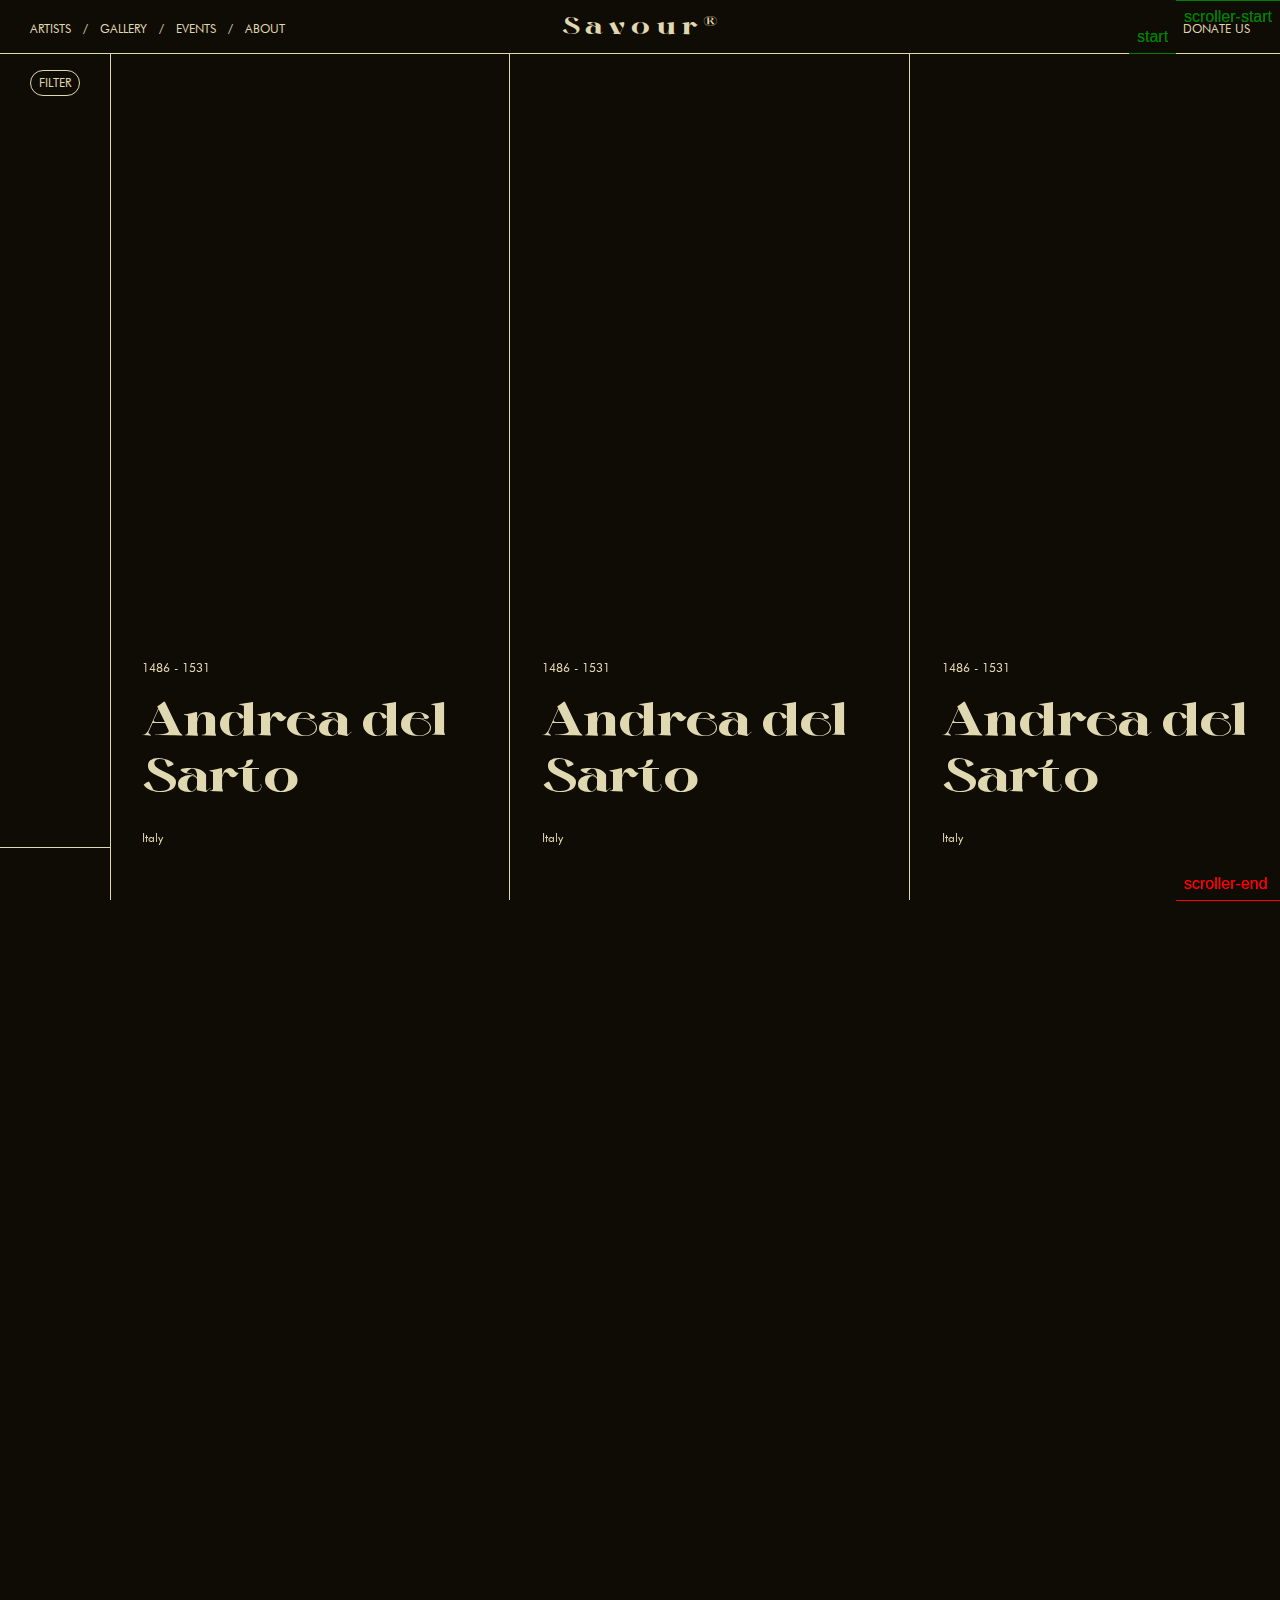
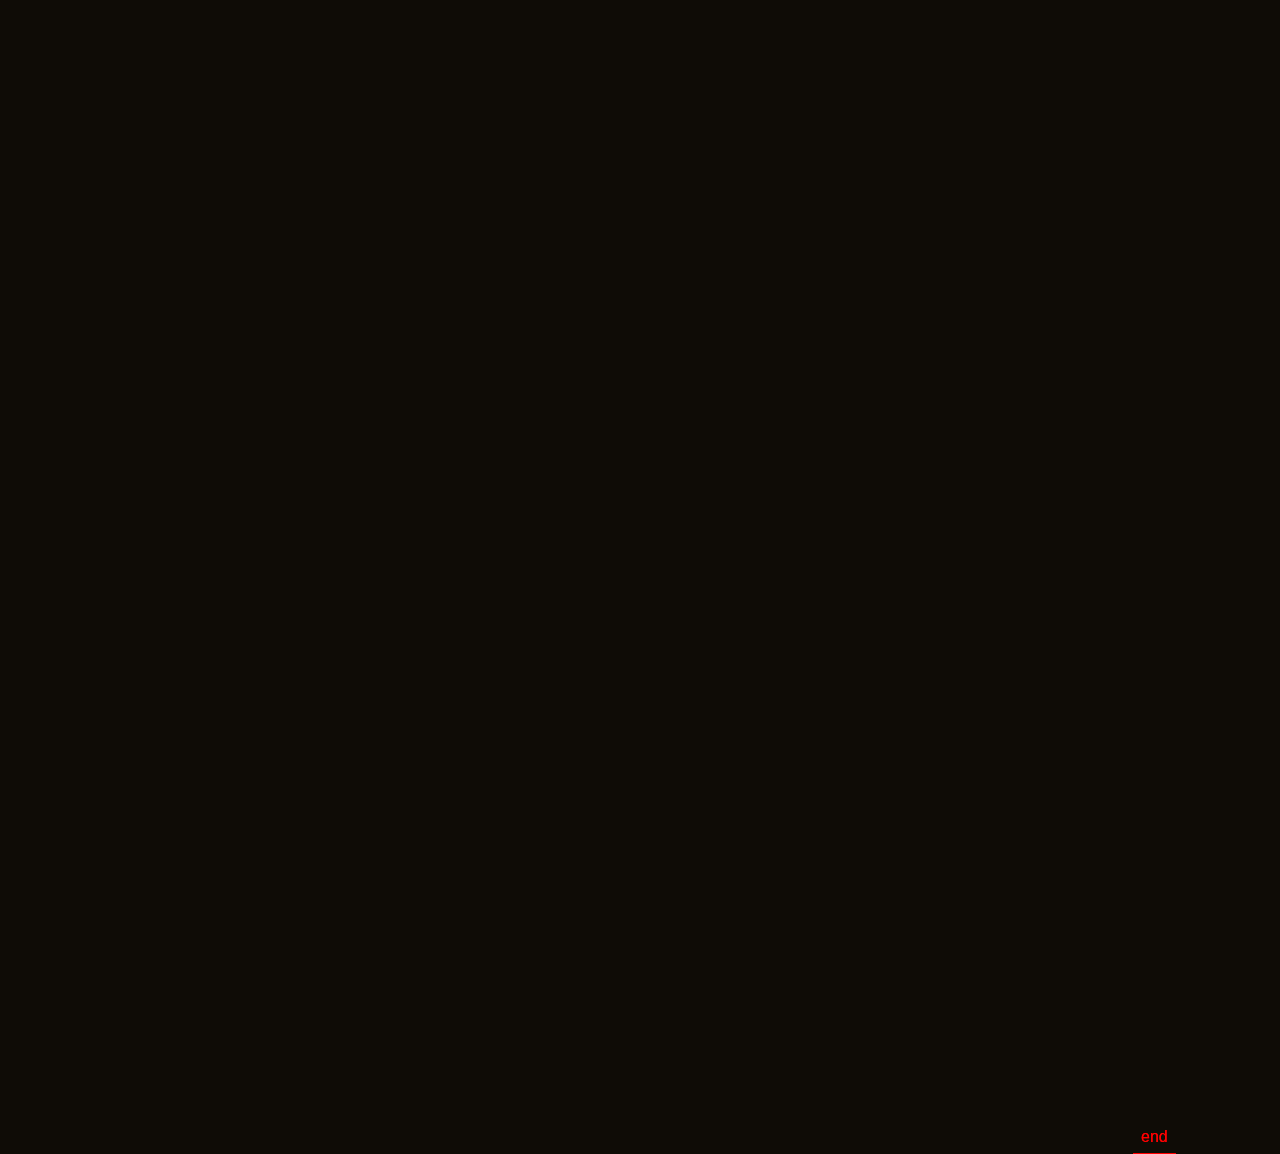
==== artist.html @ 84030084 "up" ====
<!DOCTYPE html>
<html>
	<head>
		<meta charset="utf-8">
		<meta name="viewport" content="width=device-width, initial-scale=1">
		<title>Savour</title>

		<!-- <link rel="shortcut icon" href="./imgs/shortcut.png"> -->

		<!-- Font-load -->
		<link rel="stylesheet" href="fonts/FutuBk.ttf">
		<link rel="stylesheet" href="fonts/Harmond.ttf">
		<!-- Format-CSS -->
		<link rel="stylesheet" href="./css/style-typo.css">
		<link rel="stylesheet" href="./css/style-format.css">
		<!-- Style-CSS -->
		<link rel="stylesheet" href="./css/style-artist.css">
		<!-- Just JS =)) -->
		<script type="text/javascript" src="./js/jquery.min.js"></script>
		<script type="text/javascript" src="./js/popper.js"></script>
		<!-- Let's go bitch =)) -->
	</head>
	<body>
		<header id="navigation" class="layout">
			<ul class="navlink">
				<li>
					<a href="artist">ARTISTS</a>
				</li>/
				<li>
					<a href="gallery">GALLERY</a>
				</li>/
				<li>
					<a href="events">EVENTS</a>
				</li>/
				<li>
					<a href="about">ABOUT</a>
				</li>
			</ul>
			<nav class="logolink">
				<a href="index">
					<span>S</span>
					<span>a</span>
					<span>v</span>
					<span>o</span>
					<span>u</span>
					<span>r</span>
					<span class="reg">&#174;</span>
				</a>
			</nav>
			<nav class="navlink">
				<a href="#">DONATE US</a>
			</nav>
		</header>

		<main id="container">
			<nav id="col-left" class="layout">
				<div class="btn">Filter</div>
				<div class="bottom"></div>
			</nav>

			<div class="sticky-container">
				<div class="sticky">
					<div class="artist-container">
						<!-- Artist -->
						<div class="artist">
							<a href="artist-titian">
								<img src="./imgs/Titian.jpg" alt="Titian">
								<div class="content">
									<p>1486 - 1531</p>
									<h1>Andrea del Sarto</h1>
									<span>Italy</span>
								</div>
							</a>
						</div>
						<!-- Artist -->
						<div class="artist">
							<a href="artist-titian">
								<img src="./imgs/Titian.jpg" alt="Titian">
								<div class="content">
									<p>1486 - 1531</p>
									<h1>Andrea del Sarto</h1>
									<span>Italy</span>
								</div>
							</a>
						</div><div class="artist">
							<a href="artist-titian">
								<img src="./imgs/Titian.jpg" alt="Titian">
								<div class="content">
									<p>1486 - 1531</p>
									<h1>Andrea del Sarto</h1>
									<span>Italy</span>
								</div>
							</a>
						</div><div class="artist">
							<a href="artist-titian">
								<img src="./imgs/Titian.jpg" alt="Titian">
								<div class="content">
									<p>1486 - 1531</p>
									<h1>Andrea del Sarto</h1>
									<span>Italy</span>
								</div>
							</a>
						</div><div class="artist">
							<a href="artist-titian">
								<img src="./imgs/Titian.jpg" alt="Titian">
								<div class="content">
									<p>1486 - 1531</p>
									<h1>Andrea del Sarto</h1>
									<span>Italy</span>
								</div>
							</a>
						</div><div class="artist">
							<a href="artist-titian">
								<img src="./imgs/Titian.jpg" alt="Titian">
								<div class="content">
									<p>1486 - 1531</p>
									<h1>Andrea del Sarto</h1>
									<span>Italy</span>
								</div>
							</a>
						</div><div class="artist">
							<a href="artist-titian">
								<img src="./imgs/Titian.jpg" alt="Titian">
								<div class="content">
									<p>1486 - 1531</p>
									<h1>Andrea del Sarto</h1>
									<span>Italy</span>
								</div>
							</a>
						</div><div class="artist">
							<a href="artist-titian">
								<img src="./imgs/Titian.jpg" alt="Titian">
								<div class="content">
									<p>1486 - 1531</p>
									<h1>Andrea del Sarto</h1>
									<span>Italy</span>
								</div>
							</a>
						</div>

					</div>
				</div>
			</div>
		</main>



		<script type="text/javascript" src="./js/js-main.js"></script>
		<script type="text/javascript" src="./js/lenis.min.js"></script>
		<script type="text/javascript" src="./js/control_lenis.js"></script>
		<script type="text/javascript" src="./js/gsap.min.js"></script>
		<script type="text/javascript" src="./js/ScrollTrigger.min.js"></script>
		<script type="text/javascript" src="./js/js-artist.js"></script>
	</body>
</html>
---- css/style-typo.css ----
@font-face {
  font-family: FontText;
  src: url(../fonts/FutuBk.ttf), url(../fonts/FutuBk.otf), url(../fonts/FutuBk.woff);
  font-weight: normal;
  font-style: normal;
}
@font-face {
  font-family: FontHead;
  src: url(../fonts/Harmond.ttf), url(../fonts/Harmond.otf), url(../fonts/Harmond.woff);
  font-weight: normal;
  font-style: normal;
}
body {
  font-family: FontText;
  font-weight: normal;
  font-style: normal;
  font-size: 12px;
  line-height: 1.5;
}

/*# sourceMappingURL=style-typo.css.map */
---- css/style-format.css ----
:root {
  --w: #E0D8B0;
  --b: #0F0C06;
  --border: .4px solid var(--w);
}

* {
  box-sizing: border-box;
  text-decoration: none;
  -moz-transform: perspective(1000px);
  -moz-transform-style: preserve-3d;
  -ms-overflow-style: none;
  scrollbar-width: none;
  /*	cursor: none !important;*/
}

*::-webkit-scrollbar {
  display: none;
}

html, body {
  height: 100%;
  color: var(--w);
  margin: 0 !important;
  padding: 0 !important;
  width: 100%;
  min-height: 100%;
  height: auto;
  overscroll-behavior: none;
  background-color: var(--b);
}

[class^=layout] {
  padding-left: 30px;
  padding-right: 30px;
}

#navigation {
  position: fixed;
  top: -0.5px;
  display: flex;
  flex-direction: row;
  width: 100vw;
  height: auto;
  justify-content: space-between;
  background: var(--b);
  align-items: center;
  padding-top: 20px;
  padding-bottom: 15px;
  border-bottom: var(--border);
  z-index: 999;
}
#navigation .navlink {
  position: relative;
  display: flex;
  flex-direction: row;
  padding: 0;
  margin: 0;
  list-style-type: none;
  gap: 12px;
}
#navigation .logolink {
  position: absolute;
  left: 50%;
  translate: -50% 0;
  font-family: FontHead;
  font-size: 25px;
}
#navigation a {
  color: var(--w);
}

/*# sourceMappingURL=style-format.css.map */
---- css/style-artist.css ----
#container {
  position: relative;
  display: block;
  width: 100%;
  padding-top: var(--naviheight);
}
#container #col-left {
  position: fixed;
  top: 0;
  height: 100vh;
  background: var(--b);
  border-right: var(--border);
  padding-top: 70px;
  z-index: 99;
}
#container #col-left .btn {
  padding: 3px 8px;
  border: var(--border);
  border-radius: 100000000px;
  text-transform: uppercase;
  cursor: pointer;
}
#container #col-left .bottom {
  position: absolute;
  bottom: 0;
  left: 0;
  width: 100%;
  height: var(--naviheight);
  border-top: var(--border);
}

.sticky-container {
  position: relative;
  display: block;
  width: 100%;
  height: 300vh;
}
.sticky-container .sticky {
  position: sticky;
  top: var(--naviheight);
  display: block;
  width: 100%;
  height: calc(100vh - var(--naviheight));
  overflow: hidden;
}
.sticky-container .sticky .artist-container {
  position: relative;
  display: block;
  white-space: nowrap;
  font-size: 0px;
  height: 100%;
  padding-left: var(--filterw);
}
.sticky-container .sticky .artist-container .artist {
  position: relative;
  display: inline-block;
  width: 40vw;
  max-width: 400px;
  min-width: 350px;
  height: 100%;
  font-size: 12px;
  white-space: normal;
  overflow: hidden;
}
.sticky-container .sticky .artist-container .artist a {
  color: var(--white);
}
.sticky-container .sticky .artist-container .artist img {
  height: 100%;
  margin-left: 50%;
  translate: -50% 0;
  z-index: 0;
  transform: scale(1.05);
  filter: opacity(0) brightness(0.1) grayscale(50%);
  transition: filter 0.4s ease-in, transform 0.1s ease-in-out 0.4s;
}
.sticky-container .sticky .artist-container .artist .content {
  position: absolute;
  bottom: var(--naviheight);
  left: 0;
  display: block;
  width: 100%;
  padding: 0 2rem;
  z-index: 10;
}
.sticky-container .sticky .artist-container .artist .content h1 {
  font-family: FontHead;
  font-size: 3rem;
  line-height: 56px;
  margin: 20px 0;
}
.sticky-container .sticky .artist-container .artist:not(:last-child) {
  border-right: var(--border);
}
.sticky-container .sticky .artist-container .artist:hover img {
  transform: scale(1);
  filter: opacity(1) brightness(1);
  transition: all 0.6s ease-in-out;
}

/*# sourceMappingURL=style-artist.css.map */
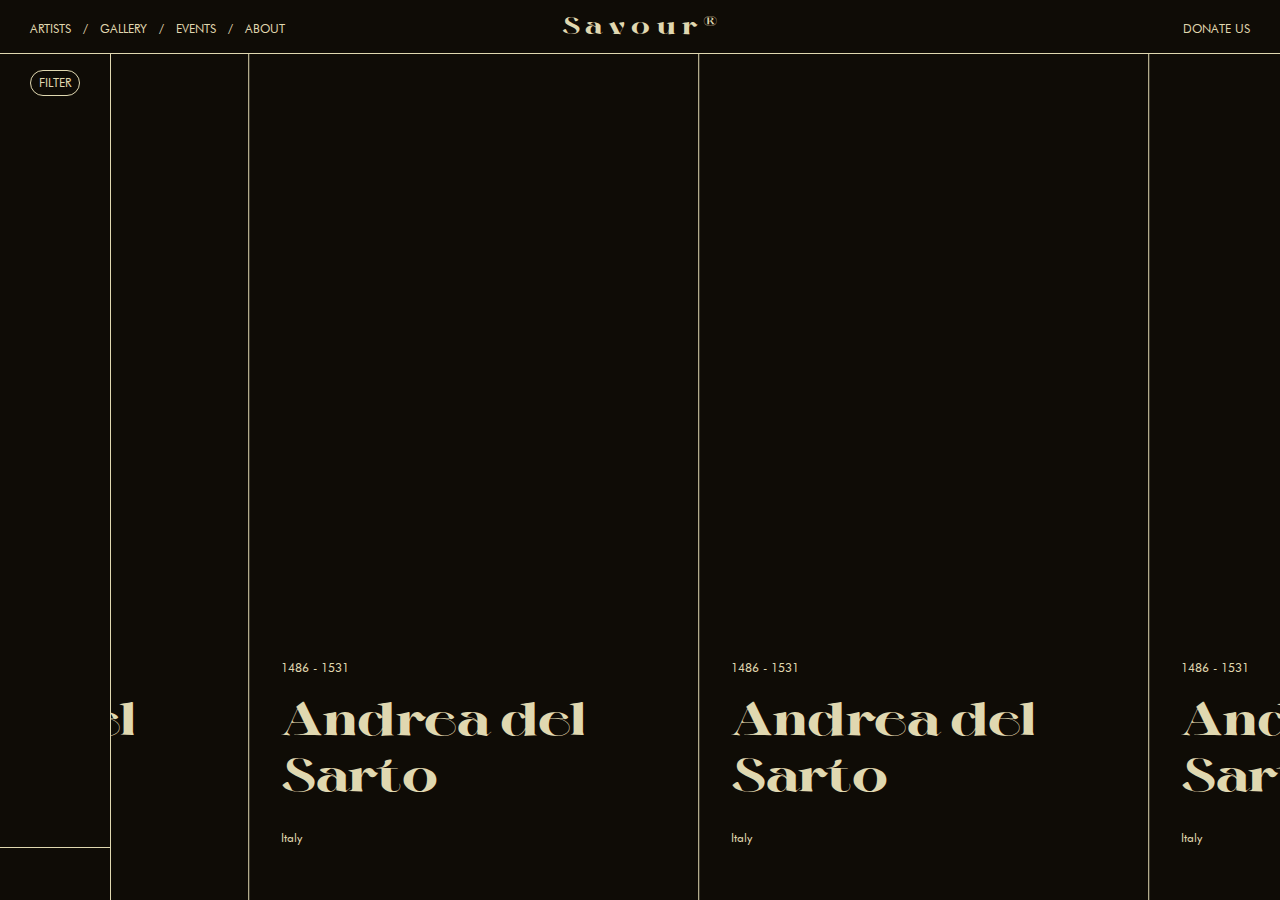
==== commit 1094e594: "up[" ====
--- a/artist.html
+++ b/artist.html
@@ -21,6 +21,8 @@
 		<!-- Let's go bitch =)) -->
 	</head>
 	<body>
+<!-- 		<span id="hr"></span>
+		<span id="hrcode"></span> -->
 		<header id="navigation" class="layout">
 			<ul class="navlink">
 				<li>
@@ -58,88 +60,150 @@
 				<div class="bottom"></div>
 			</nav>
 
-			<div class="sticky-container">
-				<div class="sticky">
-					<div class="artist-container">
-						<!-- Artist -->
-						<div class="artist">
-							<a href="artist-titian">
-								<img src="./imgs/Titian.jpg" alt="Titian">
-								<div class="content">
-									<p>1486 - 1531</p>
-									<h1>Andrea del Sarto</h1>
-									<span>Italy</span>
-								</div>
-							</a>
-						</div>
-						<!-- Artist -->
-						<div class="artist">
-							<a href="artist-titian">
-								<img src="./imgs/Titian.jpg" alt="Titian">
-								<div class="content">
-									<p>1486 - 1531</p>
-									<h1>Andrea del Sarto</h1>
-									<span>Italy</span>
-								</div>
-							</a>
-						</div><div class="artist">
-							<a href="artist-titian">
-								<img src="./imgs/Titian.jpg" alt="Titian">
-								<div class="content">
-									<p>1486 - 1531</p>
-									<h1>Andrea del Sarto</h1>
-									<span>Italy</span>
-								</div>
-							</a>
-						</div><div class="artist">
-							<a href="artist-titian">
-								<img src="./imgs/Titian.jpg" alt="Titian">
-								<div class="content">
-									<p>1486 - 1531</p>
-									<h1>Andrea del Sarto</h1>
-									<span>Italy</span>
-								</div>
-							</a>
-						</div><div class="artist">
-							<a href="artist-titian">
-								<img src="./imgs/Titian.jpg" alt="Titian">
-								<div class="content">
-									<p>1486 - 1531</p>
-									<h1>Andrea del Sarto</h1>
-									<span>Italy</span>
-								</div>
-							</a>
-						</div><div class="artist">
-							<a href="artist-titian">
-								<img src="./imgs/Titian.jpg" alt="Titian">
-								<div class="content">
-									<p>1486 - 1531</p>
-									<h1>Andrea del Sarto</h1>
-									<span>Italy</span>
-								</div>
-							</a>
-						</div><div class="artist">
-							<a href="artist-titian">
-								<img src="./imgs/Titian.jpg" alt="Titian">
-								<div class="content">
-									<p>1486 - 1531</p>
-									<h1>Andrea del Sarto</h1>
-									<span>Italy</span>
-								</div>
-							</a>
-						</div><div class="artist">
-							<a href="artist-titian">
-								<img src="./imgs/Titian.jpg" alt="Titian">
-								<div class="content">
-									<p>1486 - 1531</p>
-									<h1>Andrea del Sarto</h1>
-									<span>Italy</span>
-								</div>
-							</a>
-						</div>
-
-					</div>
-				</div>
+			<div class="artist-container">
+				<!-- Artist -->
+				<div class="artist">
+					<a href="artist-titian" prefetch>
+						<img src="./imgs/Titian.jpg" alt="Titian">
+						<div class="content">
+							<p>1486 - 1531</p>
+							<h1>Andrea del Sarto</h1>
+							<span>Italy</span>
+						</div>
+					</a>
+				</div>
+				<!-- Artist -->
+				<div class="artist">
+					<a href="artist-titian" prefetch>
+						<img src="./imgs/Titian.jpg" alt="Titian">
+						<div class="content">
+							<p>1486 - 1531</p>
+							<h1>Andrea del Sarto</h1>
+							<span>Italy</span>
+						</div>
+					</a>
+				</div>
+				<div class="artist">
+					<a href="artist-titian" prefetch>
+						<img src="./imgs/Titian.jpg" alt="Titian">
+						<div class="content">
+							<p>1486 - 1531</p>
+							<h1>Andrea del Sarto</h1>
+							<span>Italy</span>
+						</div>
+					</a>
+				</div>
+				<div class="artist">
+					<a href="artist-titian" prefetch>
+						<img src="./imgs/Titian.jpg" alt="Titian">
+						<div class="content">
+							<p>1486 - 1531</p>
+							<h1>Andrea del Sarto</h1>
+							<span>Italy</span>
+						</div>
+					</a>
+				</div>
+				<div class="artist">
+					<a href="artist-titian" prefetch>
+						<img src="./imgs/Titian.jpg" alt="Titian">
+						<div class="content">
+							<p>1486 - 1531</p>
+							<h1>Andrea del Sarto</h1>
+							<span>Italy</span>
+						</div>
+					</a>
+				</div>
+				<div class="artist">
+					<a href="artist-titian" prefetch>
+						<img src="./imgs/Titian.jpg" alt="Titian">
+						<div class="content">
+							<p>1486 - 1531</p>
+							<h1>Andrea del Sarto</h1>
+							<span>Italy</span>
+						</div>
+					</a>
+				</div>
+				<div class="artist">
+					<a href="artist-titian" prefetch>
+						<img src="./imgs/Titian.jpg" alt="Titian">
+						<div class="content">
+							<p>1486 - 1531</p>
+							<h1>Andrea del Sarto</h1>
+							<span>Italy</span>
+						</div>
+					</a>
+				</div>
+				<div class="artist">
+					<a href="artist-titian" prefetch>
+						<img src="./imgs/Titian.jpg" alt="Titian">
+						<div class="content">
+							<p>1486 - 1531</p>
+							<h1>Andrea del Sarto</h1>
+							<span>Italy</span>
+						</div>
+					</a>
+				</div>
+				<div class="artist">
+					<a href="artist-titian" prefetch>
+						<img src="./imgs/Titian.jpg" alt="Titian">
+						<div class="content">
+							<p>1486 - 1531</p>
+							<h1>Andrea del Sarto</h1>
+							<span>Italy</span>
+						</div>
+					</a>
+				</div>
+				<div class="artist">
+					<a href="artist-titian" prefetch>
+						<img src="./imgs/Titian.jpg" alt="Titian">
+						<div class="content">
+							<p>1486 - 1531</p>
+							<h1>Andrea del Sarto</h1>
+							<span>Italy</span>
+						</div>
+					</a>
+				</div>
+				<div class="artist">
+					<a href="artist-titian" prefetch>
+						<img src="./imgs/Titian.jpg" alt="Titian">
+						<div class="content">
+							<p>1486 - 1531</p>
+							<h1>Andrea del Sarto</h1>
+							<span>Italy</span>
+						</div>
+					</a>
+				</div>
+				<div class="artist">
+					<a href="artist-titian" prefetch>
+						<img src="./imgs/Titian.jpg" alt="Titian">
+						<div class="content">
+							<p>1486 - 1531</p>
+							<h1>Andrea del Sarto</h1>
+							<span>Italy</span>
+						</div>
+					</a>
+				</div>
+				<div class="artist">
+					<a href="artist-titian" prefetch>
+						<img src="./imgs/Titian.jpg" alt="Titian">
+						<div class="content">
+							<p>1486 - 1531</p>
+							<h1>Andrea del Sarto</h1>
+							<span>Italy</span>
+						</div>
+					</a>
+				</div>
+				<div class="artist">
+					<a href="artist-titian" prefetch>
+						<img src="./imgs/Titian.jpg" alt="Titian">
+						<div class="content">
+							<p>1486 - 1531</p>
+							<h1>Andrea del Sarto</h1>
+							<span>Italy</span>
+						</div>
+					</a>
+				</div>
+
 			</div>
 		</main>
 
@@ -150,6 +214,7 @@
 		<script type="text/javascript" src="./js/control_lenis.js"></script>
 		<script type="text/javascript" src="./js/gsap.min.js"></script>
 		<script type="text/javascript" src="./js/ScrollTrigger.min.js"></script>
+		<script type="text/javascript" src="./js/CSSRulePlugin.min.js"></script>
 		<script type="text/javascript" src="./js/js-artist.js"></script>
 	</body>
 </html>--- a/css/style-format.css
+++ b/css/style-format.css
@@ -12,10 +12,6 @@
   -ms-overflow-style: none;
   scrollbar-width: none;
   /*	cursor: none !important;*/
-}
-
-*::-webkit-scrollbar {
-  display: none;
 }
 
 html, body {
--- a/css/style-artist.css
+++ b/css/style-artist.css
@@ -2,7 +2,7 @@
   position: relative;
   display: block;
   width: 100%;
-  padding-top: var(--naviheight);
+  overflow: hidden;
 }
 #container #col-left {
   position: fixed;
@@ -29,43 +29,46 @@
   border-top: var(--border);
 }
 
-.sticky-container {
-  position: relative;
-  display: block;
-  width: 100%;
-  height: 300vh;
+#hr {
+  position: absolute;
+  top: 0;
+  width: 2px;
+  height: 100vh;
+  background: orange;
 }
-.sticky-container .sticky {
-  position: sticky;
-  top: var(--naviheight);
-  display: block;
-  width: 100%;
-  height: calc(100vh - var(--naviheight));
-  overflow: hidden;
+
+#hrcode {
+  position: absolute;
+  top: 0;
+  width: 2px;
+  height: 100vh;
+  background: teal;
+  z-index: 99999;
 }
-.sticky-container .sticky .artist-container {
+
+.artist-container {
   position: relative;
   display: block;
   white-space: nowrap;
   font-size: 0px;
-  height: 100%;
+  height: 100vh;
   padding-left: var(--filterw);
 }
-.sticky-container .sticky .artist-container .artist {
+.artist-container .artist {
   position: relative;
   display: inline-block;
-  width: 40vw;
-  max-width: 400px;
-  min-width: 350px;
+  width: 450px;
   height: 100%;
   font-size: 12px;
+  border-right: var(--border);
   white-space: normal;
   overflow: hidden;
+  z-index: 98;
 }
-.sticky-container .sticky .artist-container .artist a {
+.artist-container .artist a {
   color: var(--white);
 }
-.sticky-container .sticky .artist-container .artist img {
+.artist-container .artist img {
   height: 100%;
   margin-left: 50%;
   translate: -50% 0;
@@ -74,7 +77,7 @@
   filter: opacity(0) brightness(0.1) grayscale(50%);
   transition: filter 0.4s ease-in, transform 0.1s ease-in-out 0.4s;
 }
-.sticky-container .sticky .artist-container .artist .content {
+.artist-container .artist .content {
   position: absolute;
   bottom: var(--naviheight);
   left: 0;
@@ -83,19 +86,36 @@
   padding: 0 2rem;
   z-index: 10;
 }
-.sticky-container .sticky .artist-container .artist .content h1 {
+.artist-container .artist .content h1 {
   font-family: FontHead;
   font-size: 3rem;
   line-height: 56px;
   margin: 20px 0;
 }
-.sticky-container .sticky .artist-container .artist:not(:last-child) {
-  border-right: var(--border);
-}
-.sticky-container .sticky .artist-container .artist:hover img {
+.artist-container .artist:hover img {
   transform: scale(1);
   filter: opacity(1) brightness(1);
   transition: all 0.6s ease-in-out;
 }
+.artist-container .artist.transform {
+  opacity: 0;
+  transition: all 1s ease-in-out;
+}
+.artist-container .artist.transform.middle {
+  opacity: 1 !important;
+  width: 100vw;
+  max-width: none;
+  min-width: none;
+  border: var(--border);
+  transform-origin: center center;
+  transition: all 1.5s ease-in-out 0.5s, border 0.2s ease;
+  z-index: 99;
+}
+.artist-container .artist.transform.middle img {
+  transform: scale(3) translateY(20%);
+  filter: opacity(1) brightness(1) !important;
+  transform-origin: center center;
+  transition: transform 1s ease-in-out 0.1s;
+}
 
 /*# sourceMappingURL=style-artist.css.map */
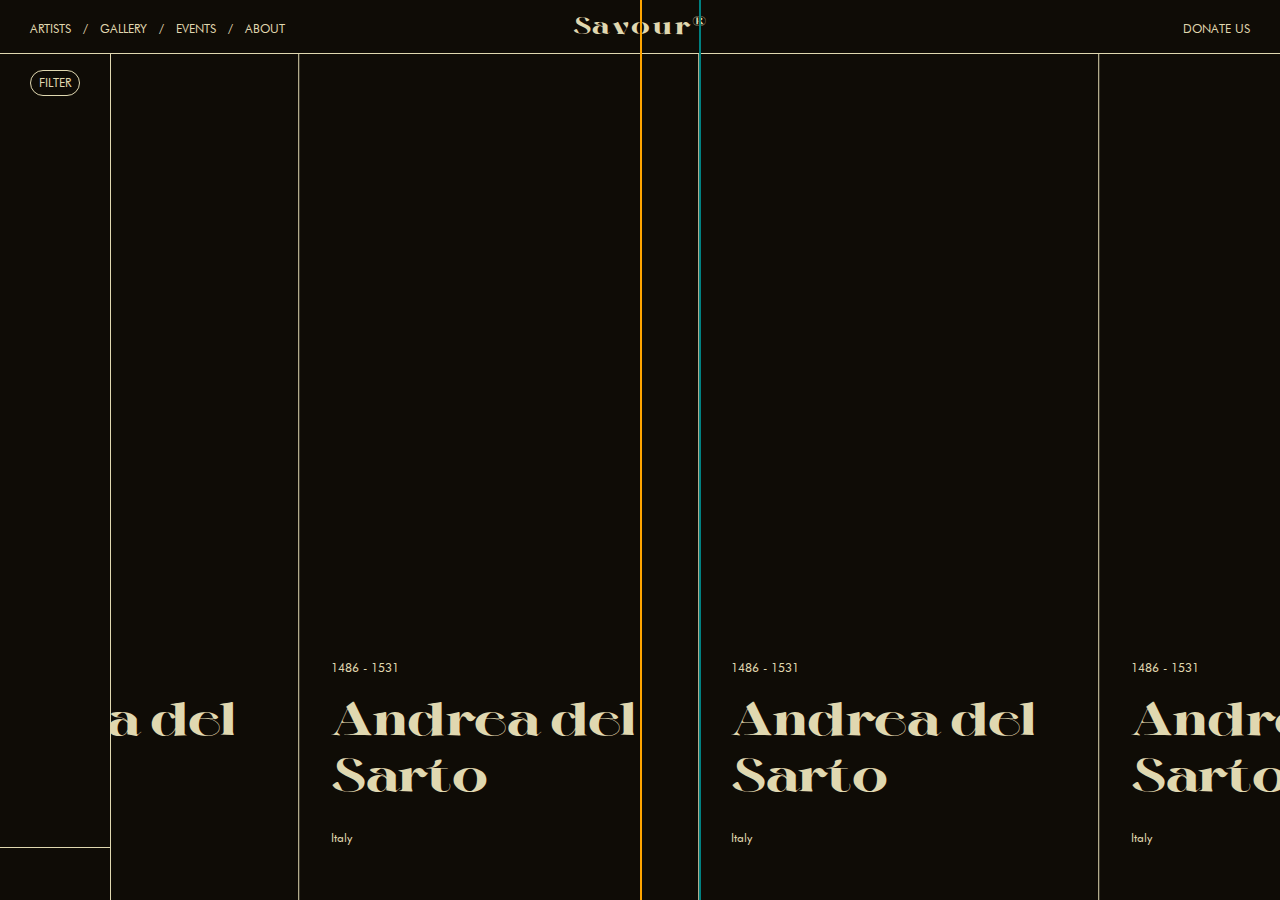
==== commit f70e7c52: "up" ====
--- a/artist.html
+++ b/artist.html
@@ -21,8 +21,8 @@
 		<!-- Let's go bitch =)) -->
 	</head>
 	<body>
-<!-- 		<span id="hr"></span>
-		<span id="hrcode"></span> -->
+		<span id="hr"></span>
+		<span id="hrcode"></span>
 		<header id="navigation" class="layout">
 			<ul class="navlink">
 				<li>
@@ -214,7 +214,6 @@
 		<script type="text/javascript" src="./js/control_lenis.js"></script>
 		<script type="text/javascript" src="./js/gsap.min.js"></script>
 		<script type="text/javascript" src="./js/ScrollTrigger.min.js"></script>
-		<script type="text/javascript" src="./js/CSSRulePlugin.min.js"></script>
 		<script type="text/javascript" src="./js/js-artist.js"></script>
 	</body>
 </html>--- a/css/style-format.css
+++ b/css/style-format.css
@@ -2,6 +2,8 @@
   --w: #E0D8B0;
   --b: #0F0C06;
   --border: .4px solid var(--w);
+  --art-dur: 1.5s;
+  --art-delay: .4s;
 }
 
 * {
@@ -63,6 +65,9 @@
   font-size: 25px;
 }
 #navigation a {
+  position: relative;
+  display: flex;
+  gap: 0.15rem;
   color: var(--w);
 }
 
--- a/css/style-artist.css
+++ b/css/style-artist.css
@@ -35,6 +35,7 @@
   width: 2px;
   height: 100vh;
   background: orange;
+  z-index: 99999;
 }
 
 #hrcode {
@@ -57,7 +58,7 @@
 .artist-container .artist {
   position: relative;
   display: inline-block;
-  width: 450px;
+  width: 400px;
   height: 100%;
   font-size: 12px;
   border-right: var(--border);
@@ -66,7 +67,7 @@
   z-index: 98;
 }
 .artist-container .artist a {
-  color: var(--white);
+  color: var(--w);
 }
 .artist-container .artist img {
   height: 100%;
@@ -99,23 +100,24 @@
 }
 .artist-container .artist.transform {
   opacity: 0;
-  transition: all 1s ease-in-out;
+  transition: all 0.5s ease-in-out;
 }
 .artist-container .artist.transform.middle {
   opacity: 1 !important;
   width: 100vw;
   max-width: none;
   min-width: none;
-  border: var(--border);
+  border-left: var(--border);
+  border-color: var(--w);
   transform-origin: center center;
-  transition: all 1.5s ease-in-out 0.5s, border 0.2s ease;
+  transition: width var(--art-dur) ease-in-out var(--art-delay);
   z-index: 99;
 }
 .artist-container .artist.transform.middle img {
   transform: scale(3) translateY(20%);
   filter: opacity(1) brightness(1) !important;
   transform-origin: center center;
-  transition: transform 1s ease-in-out 0.1s;
+  transition: transform var(--art-dur) ease-in-out var(--art-delay);
 }
 
 /*# sourceMappingURL=style-artist.css.map */
